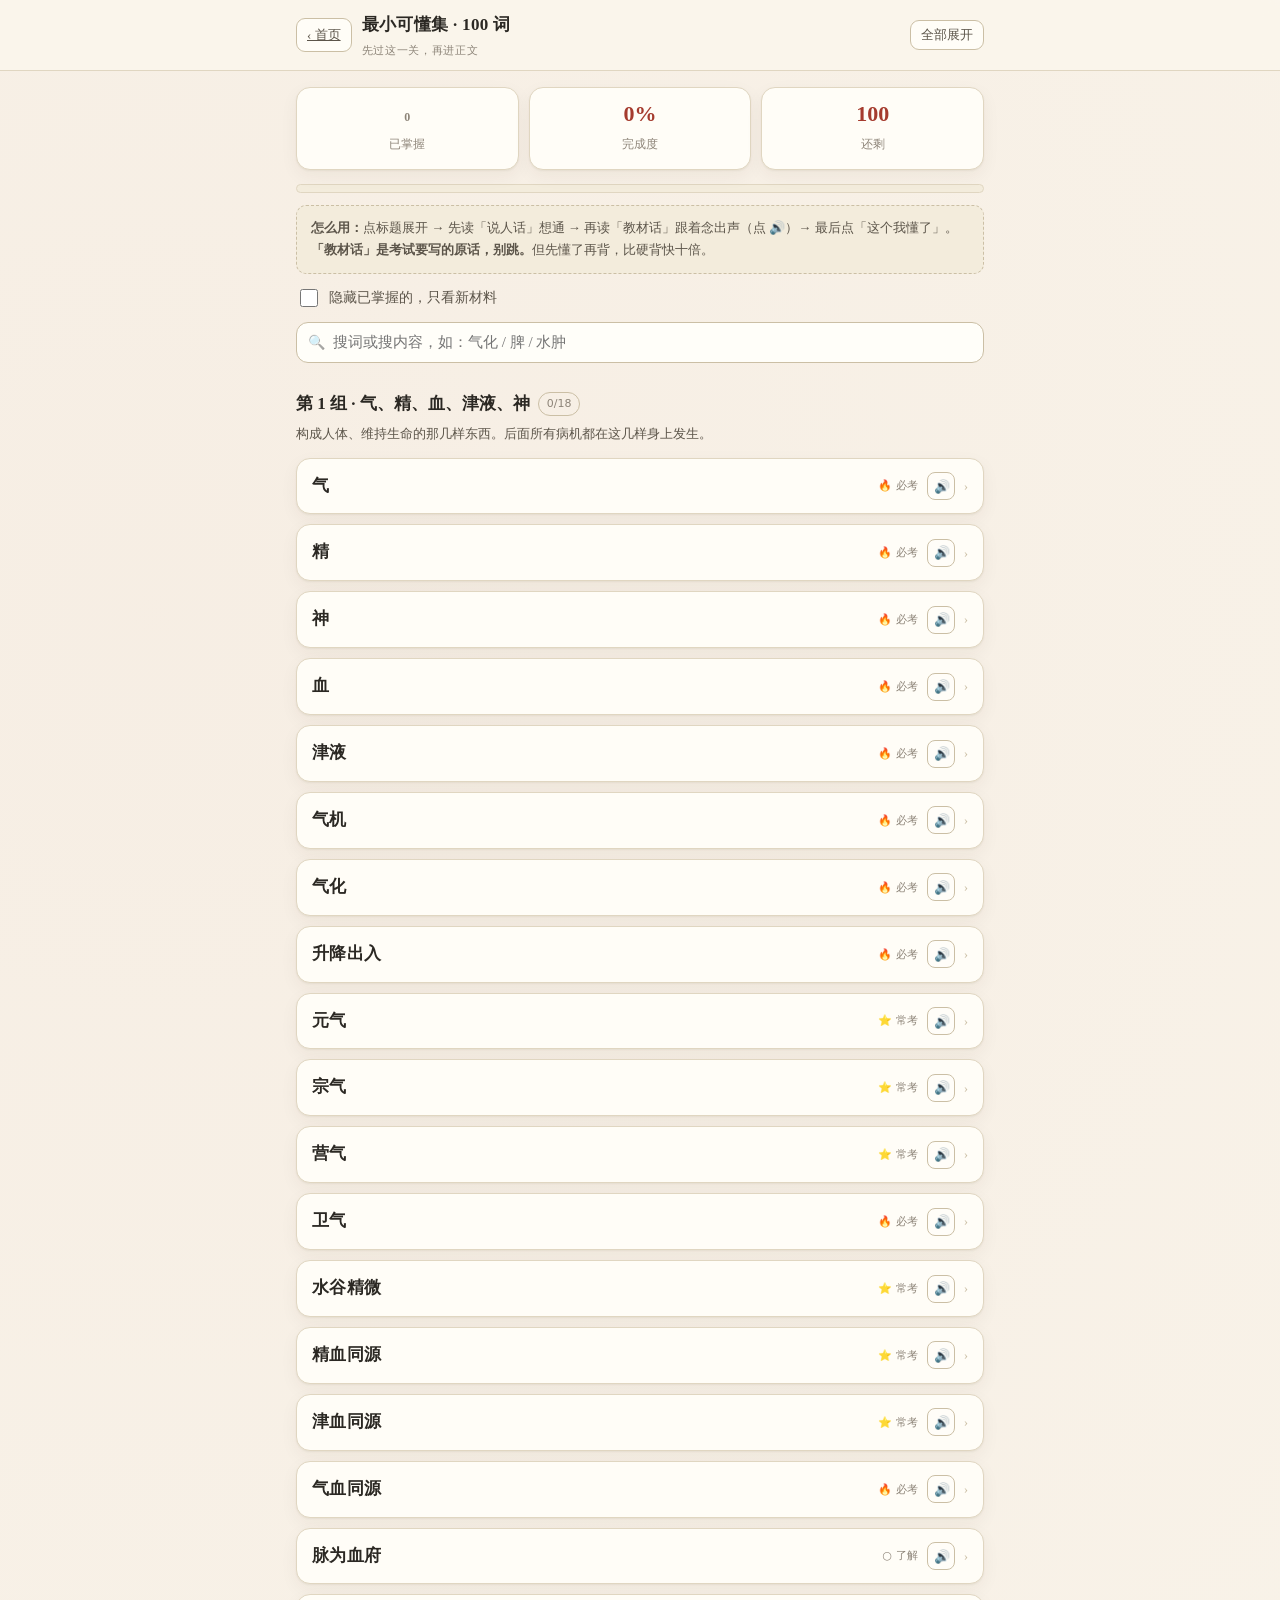
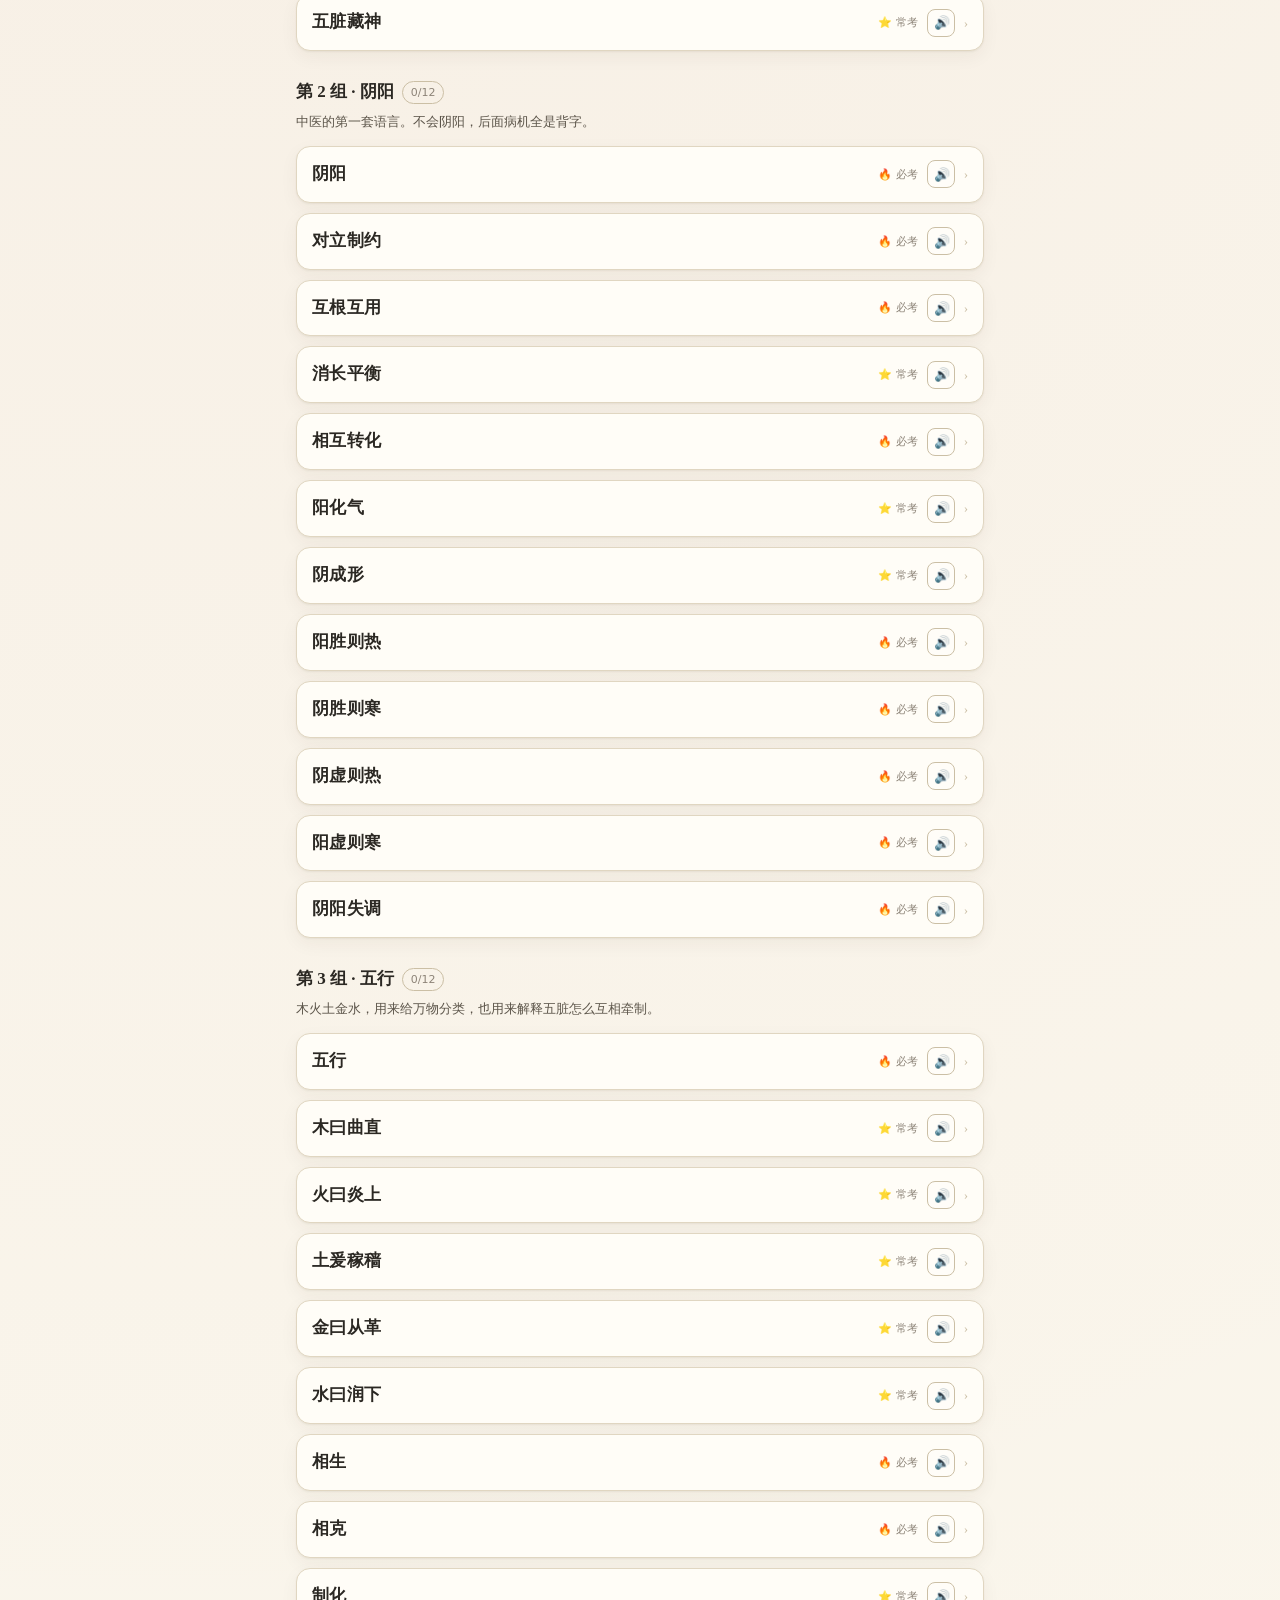
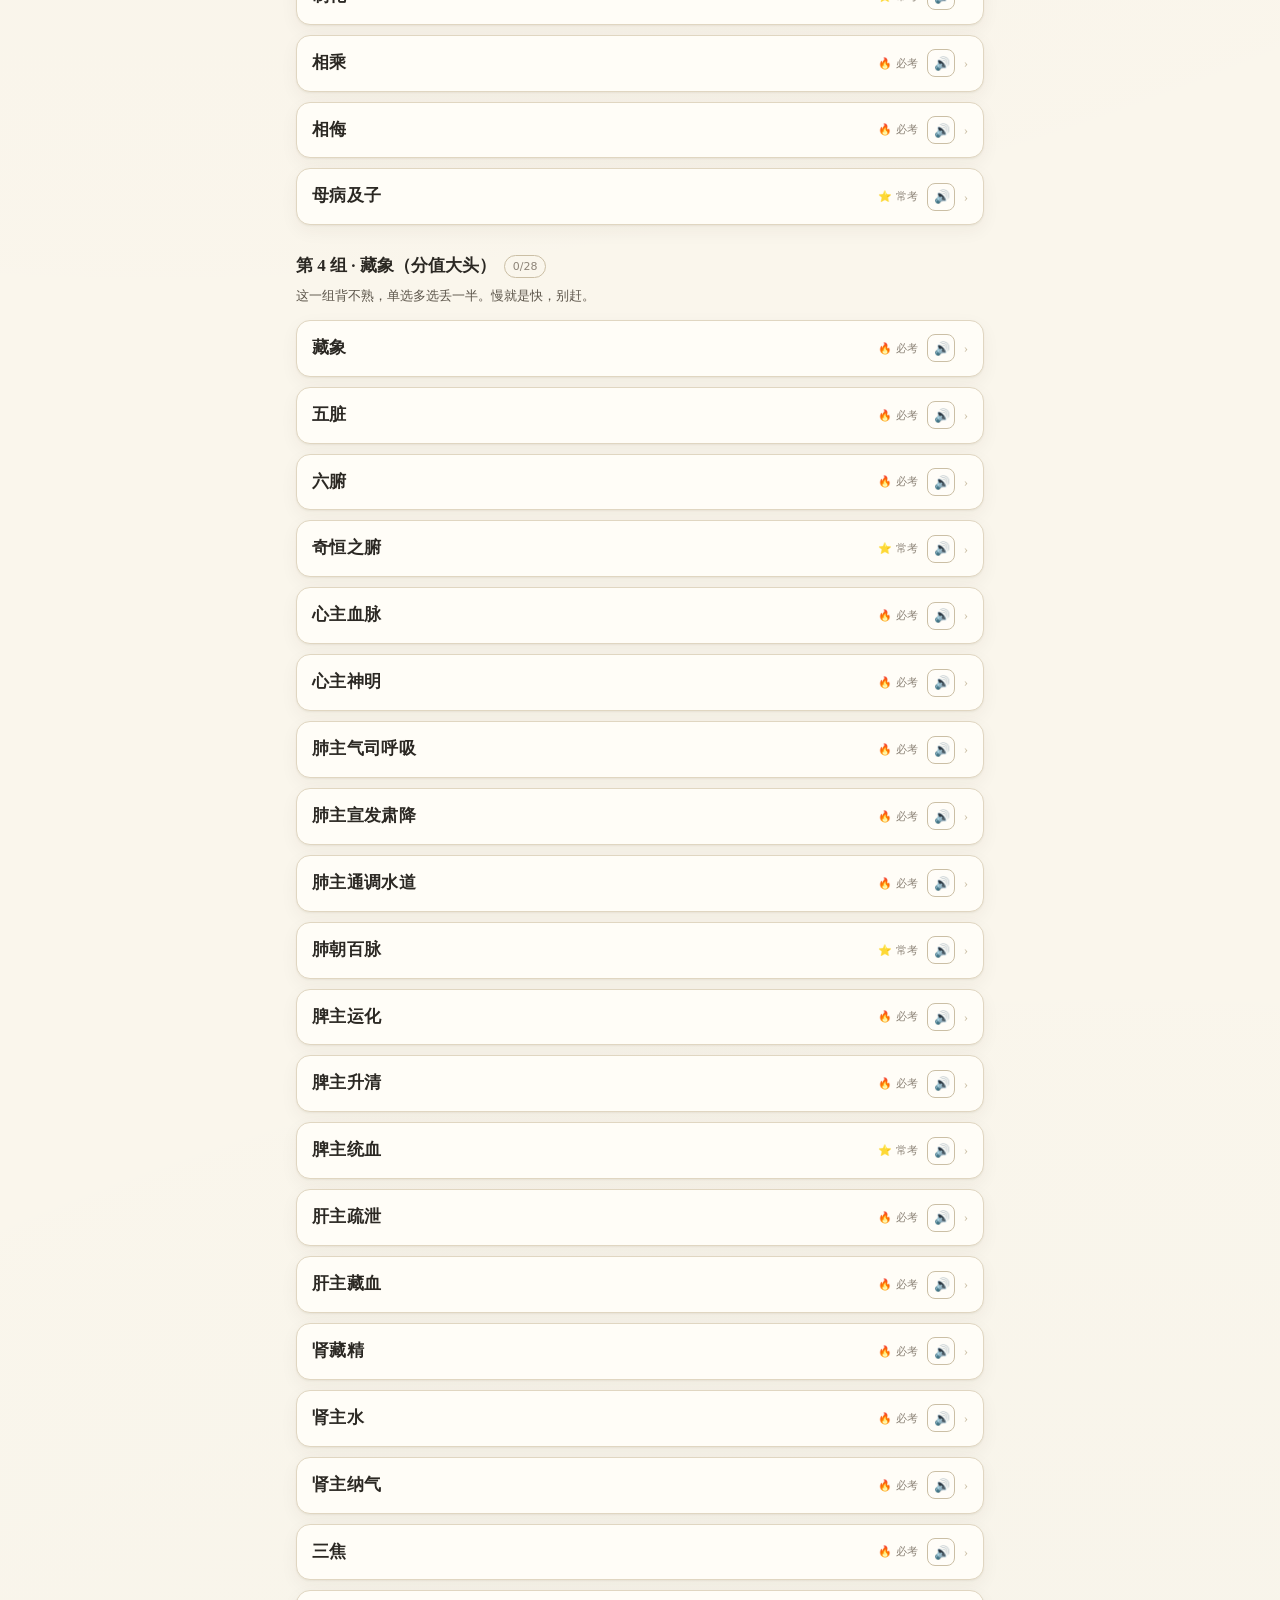
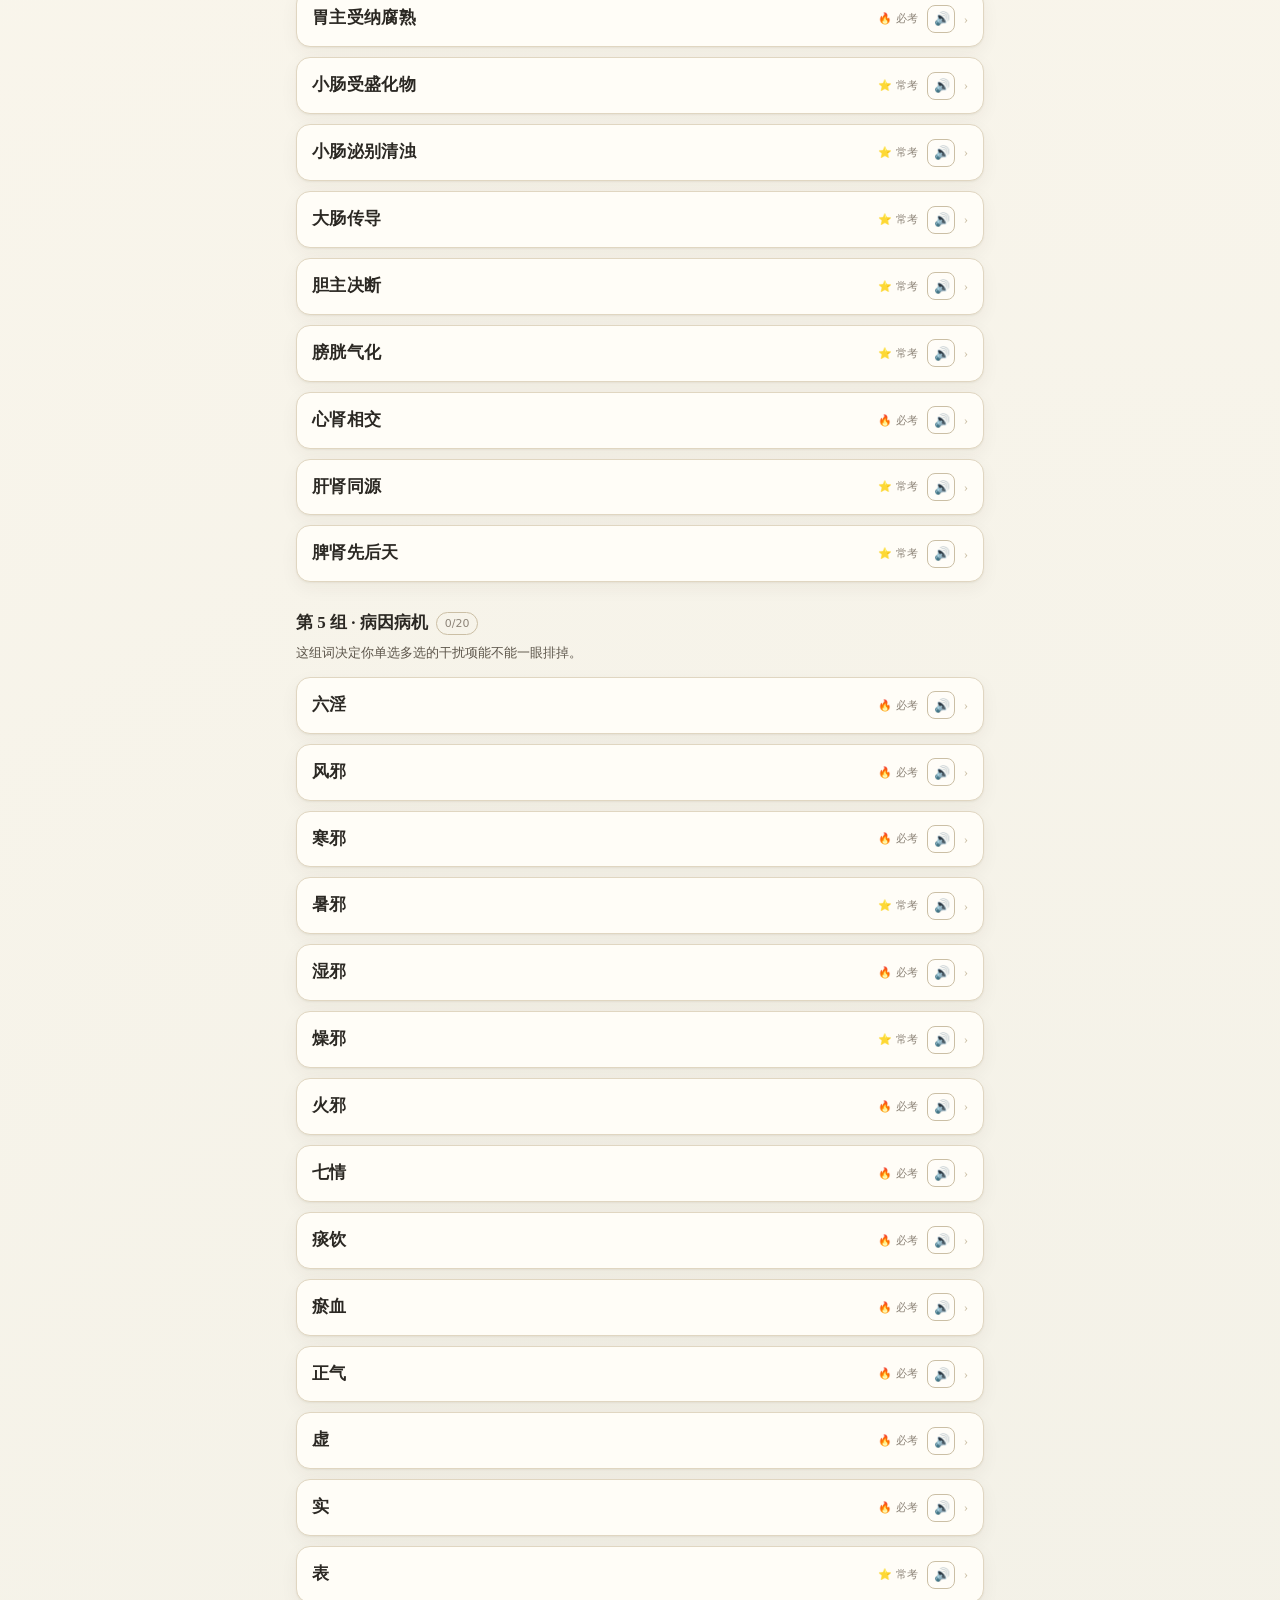
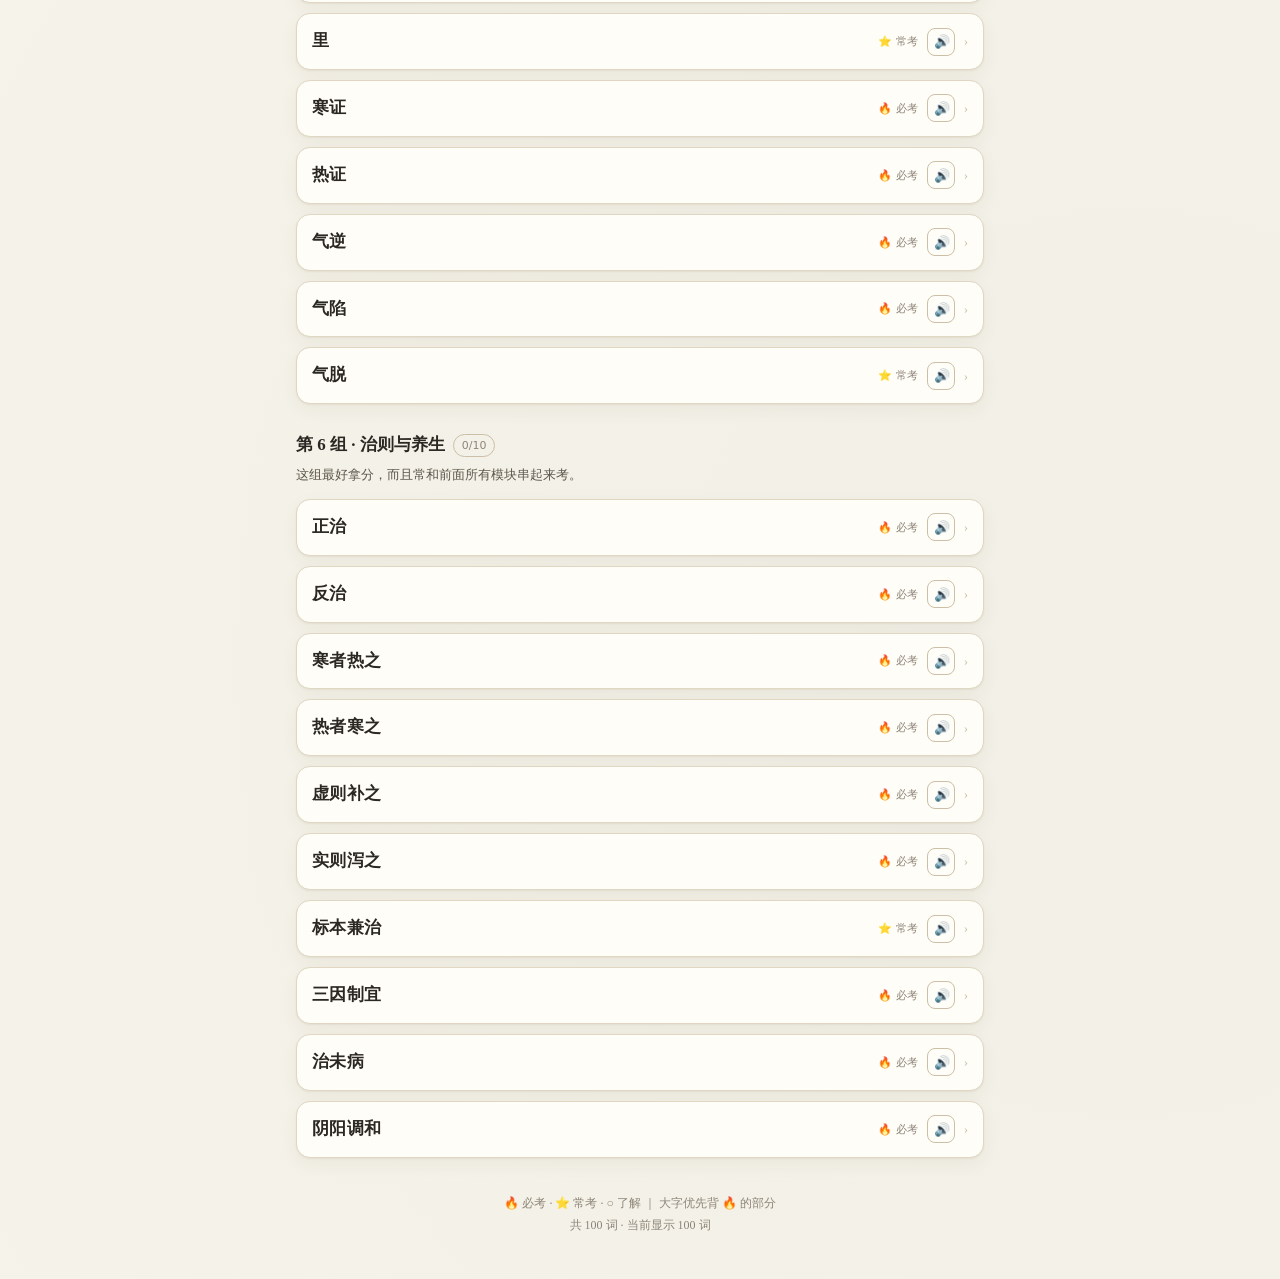
==== terms.html @ e2a3f874 "deploy: terms.html" ====
<!DOCTYPE html>
<html lang="zh-CN">
<head>
<meta charset="utf-8">
<meta name="viewport" content="width=device-width, initial-scale=1.0, viewport-fit=cover">
<meta name="theme-color" content="#faf6ec">
<meta name="apple-mobile-web-app-capable" content="yes">
<meta name="apple-mobile-web-app-title" content="最小可懂集">
<title>最小可懂集 · 100 词 · 中医基础</title>
<link rel="icon" type="image/png" href="icon-192.png">
<link rel="apple-touch-icon" href="apple-touch-icon.png">
<link rel="manifest" href="manifest.webmanifest">
<link rel="stylesheet" href="styles.css">
</head>
<body>

<div class="top">
  <div class="top-in">
    <a class="tbtn" href="index.html">‹ 首页</a>
    <h1 id="ttl">最小可懂集 · 100 词<small id="sub">先过这一关，再进正文</small></h1>
    <button class="tbtn" id="btnOpenAll">全部展开</button>
  </div>
</div>

<div class="wrap">

  <div class="stat-row" style="margin-top:16px">
    <div class="stat"><b><span data-prog="done">0</span></b><span>已掌握</span></div>
    <div class="stat"><b data-prog="pct">0%</b><span>完成度</span></div>
    <div class="stat"><b id="stLeft">0</b><span>还剩</span></div>
  </div>
  <div class="bar"><i data-prog="bar"></i></div>

  <div class="note">
    <b>怎么用：</b>点标题展开 → 先读「说人话」想通 → 再读「教材话」跟着念出声（点 🔊）→ 最后点「这个我懂了」。<br>
    <b>「教材话」是考试要写的原话，别跳。</b>但先懂了再背，比硬背快十倍。
  </div>

  <div class="sw" style="margin:10px 0 0">
    <input type="checkbox" id="hideDone"><label for="hideDone">隐藏已掌握的，只看新材料</label>
  </div>

  <div class="searchbox">
    <input id="q" type="search" placeholder="搜词或搜内容，如：气化 / 脾 / 水肿" autocomplete="off">
  </div>

  <div id="body"></div>

  <div class="foot">
    🔥 必考 · ⭐ 常考 · ○ 了解 ｜ 大字优先背 🔥 的部分<br>
    <span id="cntLine"></span>
  </div>
</div>

<script src="data/data-terms.js"></script>
<script src="app.js"></script>
<script>
(function(){
  var T = window.TCM;
  T.checkin();

  var L = T.learned();
  var hideDone = false;
  var q = '';

  function render(){
    var body = document.getElementById('body');
    body.innerHTML = '';
    var shown = 0, total = 0;

    TERMS_DATA.groups.forEach(function(g){
      var gWrap = document.createElement('div');
      gWrap.className = 'grp';
      gWrap.id = g.id;

      var hitTerms = g.terms.filter(function(t){
        total++;
        if (hideDone && L[t.w]) return false;
        if (!q) return true;
        var hay = (t.w + ' ' + t.say + ' ' + t.book + ' ' + t.use).toLowerCase();
        return hay.indexOf(q) >= 0;
      });
      if (!hitTerms.length) return;

      var h = document.createElement('h3');
      var done = g.terms.filter(function(t){ return L[t.w]; }).length;
      h.innerHTML = T.esc(g.title) + '<span class="cnt">' + done + '/' + g.terms.length + '</span>';
      gWrap.appendChild(h);

      var p = document.createElement('p');
      p.textContent = g.sub;
      gWrap.appendChild(p);

      hitTerms.forEach(function(t){
        shown++;
        gWrap.appendChild(makeTerm(t));
      });
      body.appendChild(gWrap);
    });

    if (!shown){
      body.innerHTML = '<div class="note" style="margin-top:20px">没有匹配的词，换个关键词试试。</div>';
    }
    document.getElementById('cntLine').textContent = '共 ' + TERMS_DATA.groups.reduce(function(a,g){return a+g.terms.length;},0) + ' 词 · 当前显示 ' + shown + ' 词';
    refreshStats();
  }

  function makeTerm(t){
    var d = document.createElement('div');
    d.className = 'term';
    if (L[t.w]) d.classList.add('done-term');

    var hd = document.createElement('div');
    hd.className = 'th';
    hd.innerHTML =
      '<span class="w">' + T.esc(t.w) + '</span>' +
      '<span class="lv">' + T.lvMark(t.lv) + '</span>' +
      '<button class="spk" title="朗读">🔊</button>' +
      '<span class="cue">›</span>';
    d.appendChild(hd);

    var tb = document.createElement('div');
    tb.className = 'tb';
    tb.innerHTML =
      '<div class="ln say"><span class="k">说人话</span><span class="v">' + T.esc(t.say) + '</span></div>' +
      '<div class="ln book"><span class="k">教材话</span><span class="v">' + T.esc(t.book) + '</span></div>' +
      '<div class="ln use"><span class="k">出现在</span><span class="v">' + T.esc(t.use) + '</span></div>' +
      '<div class="done"></div>';
    d.appendChild(tb);

    var bt = document.createElement('button');
    bt.className = 'bt-ok' + (L[t.w] ? ' on' : '');
    bt.textContent = L[t.w] ? '✅ 已掌握（点一下取消）' : '这个我懂了';
    bt.onclick = function(){
      var now = !L[t.w];
      T.markLearned(t.w, now);
      L = T.learned();
      bt.className = 'bt-ok' + (now ? ' on' : '');
      bt.textContent = now ? '✅ 已掌握（点一下取消）' : '这个我懂了';
      refreshStats();
    };
    tb.querySelector('.done').appendChild(bt);

    hd.onclick = function(e){
      if (e.target.classList.contains('spk')) return;
      d.classList.toggle('open');
    };
    hd.querySelector('.spk').onclick = function(e){
      e.stopPropagation();
      T.speak(t.w + '。' + t.say + '。教材上说：' + t.book, this);
    };
    return d;
  }

  function refreshStats(){
    var p = T.progress();
    T.renderProgress();
    document.getElementById('stLeft').textContent = Math.max(0, p.total - p.done);
  }

  /* 事件 */
  document.getElementById('q').oninput = function(){
    q = this.value.trim().toLowerCase();
    render();
  };
  document.getElementById('hideDone').onchange = function(){
    hideDone = this.checked;
    render();
  };
  var allOpen = false;
  document.getElementById('btnOpenAll').onclick = function(){
    allOpen = !allOpen;
    this.textContent = allOpen ? '全部收起' : '全部展开';
    var ts = document.querySelectorAll('.term');
    for (var i=0;i<ts.length;i++) ts[i].classList.toggle('open', allOpen);
  };

  render();

  /* 从首页带锚点进来：自动展开那一组第一个 */
  if (location.hash) {
    var el = document.querySelector(location.hash);
    if (el) setTimeout(function(){ el.scrollIntoView({behavior:'smooth',block:'start'}); }, 120);
  }
})();

if ('serviceWorker' in navigator && location.protocol.indexOf('http') === 0) {
  window.addEventListener('load', function () {
    navigator.serviceWorker.register('sw.js').catch(function () {});
  });
}
</script>
</body>
</html>
---- styles.css ----
/* ============================================================
 *  styles.css — 中医基础理论 · 0 基础备考站
 *  宣纸底 + 墨字 + 朱红点缀
 * ============================================================ */
:root{
  --paper:#faf6ec;
  --paper2:#f3ecdc;
  --card:#fffdf7;
  --ink:#2b2823;
  --ink2:#5c554a;
  --ink3:#8d8478;
  --zhu:#a53b2e;       /* 朱 */
  --zhu-l:#c9573f;
  --qing:#3c6e6a;      /* 青 */
  --jin:#b07d24;        /* 金（采分点） */
  --line:#e0d6c1;
  --line2:#cbbfa5;
  --ok:#2f7a52;
  --wtf:#b98a1a;
  --bad:#b4372b;
  --r:14px;
  --sh:0 1px 2px rgba(60,45,25,.06), 0 6px 18px rgba(60,45,25,.05);
}
*{box-sizing:border-box;-webkit-tap-highlight-color:transparent}
html{-webkit-text-size-adjust:100%}
body{
  margin:0;
  background:
    radial-gradient(circle at 12% 8%, rgba(165,59,46,.045), transparent 42%),
    radial-gradient(circle at 88% 92%, rgba(60,110,106,.045), transparent 42%),
    var(--paper);
  color:var(--ink);
  font-family:"Noto Serif SC","Songti SC","SimSun",Georgia,serif;
  font-size:16px;
  line-height:1.75;
  padding-bottom:32px;
}
.wrap{max-width:720px;margin:0 auto;padding:0 16px}

/* ---------- 顶栏 ---------- */
.top{
  position:sticky;top:0;z-index:20;
  background:rgba(250,246,236,.93);
  backdrop-filter:saturate(140%) blur(8px);
  border-bottom:1px solid var(--line);
}
.top-in{
  max-width:720px;margin:0 auto;padding:10px 16px;
  display:flex;align-items:center;gap:10px;
}
.top h1{margin:0;font-size:17px;font-weight:700;letter-spacing:.02em;flex:1 1 auto;min-width:0}
.top h1 small{display:block;font-size:11px;color:var(--ink3);font-weight:400;letter-spacing:.06em;margin-top:1px}
.tbtn{
  border:1px solid var(--line2);background:var(--card);color:var(--ink2);
  border-radius:9px;padding:5px 10px;font-size:13px;font-family:inherit;
  cursor:pointer;white-space:nowrap
}
.tbtn:active{transform:scale(.97)}

/* ---------- 页头 ---------- */
.hd{padding:22px 0 8px}
.hd h2{margin:0 0 6px;font-size:22px;letter-spacing:.01em}
.hd p{margin:0;color:var(--ink2);font-size:14px}
.rule{height:1px;background:linear-gradient(90deg,var(--line2),transparent);margin:14px 0 18px}

/* ---------- 进度 / 打卡 ---------- */
.stat-row{display:flex;gap:10px;flex-wrap:wrap;margin:14px 0}
.stat{
  flex:1 1 0;min-width:96px;background:var(--card);border:1px solid var(--line);
  border-radius:var(--r);padding:12px 10px;text-align:center;box-shadow:var(--sh)
}
.stat b{display:block;font-size:22px;color:var(--zhu);line-height:1.3;font-variant-numeric:tabular-nums}
.stat span{font-size:12px;color:var(--ink3)}
.bar{height:9px;background:var(--paper2);border-radius:99px;overflow:hidden;border:1px solid var(--line)}
.bar > i{display:block;height:100%;width:0;background:linear-gradient(90deg,var(--zhu),var(--zhu-l));transition:width .45s ease}

/* ---------- 今日任务 ---------- */
.today{
  background:var(--card);border:1px solid var(--line);border-radius:18px;
  padding:18px;box-shadow:var(--sh);margin:16px 0
}
.today .day{font-size:12px;color:var(--ink3);letter-spacing:.14em}
.today .steps{margin:12px 0 16px;padding:0;list-style:none}
.today .steps li{
  display:flex;gap:10px;align-items:baseline;padding:7px 0;
  border-bottom:1px dashed var(--line);font-size:15px
}
.today .steps li:last-child{border-bottom:0}
.today .steps .n{
  flex:0 0 auto;width:20px;height:20px;border-radius:50%;
  background:var(--zhu);color:#fff;font-size:11px;display:grid;place-items:center;
  font-family:system-ui,sans-serif;position:relative;top:3px
}
.today .steps .t{flex:1 1 auto}
.today .steps .m{color:var(--ink3);font-size:12px;white-space:nowrap}

/* ---------- 入口卡 ---------- */
.entries{display:grid;gap:10px;margin:16px 0}
.entry{
  display:flex;align-items:center;gap:13px;text-decoration:none;color:inherit;
  background:var(--card);border:1px solid var(--line);border-radius:var(--r);
  padding:14px 15px;box-shadow:var(--sh);transition:transform .12s ease,border-color .12s
}
.entry:active{transform:scale(.985);border-color:var(--line2)}
.entry .ico{
  flex:0 0 auto;width:40px;height:40px;border-radius:11px;
  background:linear-gradient(145deg,#f7eeDD,#efe3cb);
  display:grid;place-items:center;font-size:19px;border:1px solid var(--line)
}
.entry .txt{flex:1 1 auto;min-width:0}
.entry .txt strong{display:block;font-size:16px;font-weight:700}
.entry .txt span{display:block;font-size:12.5px;color:var(--ink3);line-height:1.5}
.entry .arrow{color:var(--line2);font-size:20px;flex:0 0 auto}
.entry.hot .ico{background:linear-gradient(145deg,#fbeee9,#f3ddd4);border-color:#e8cfc5}

/* ---------- 进度条（小组） ---------- */
.grp-prog{display:flex;gap:6px;margin:10px 0 0}
.grp-prog i{
  flex:1 1 0;height:5px;border-radius:99px;background:var(--paper2);
  border:1px solid var(--line);overflow:hidden
}
.grp-prog i > b{display:block;height:100%;width:0;background:var(--qing);border-radius:99px}

/* ---------- 词表 ---------- */
.grp{margin:26px 0 8px}
.grp > h3{
  margin:0 0 4px;font-size:17px;display:flex;align-items:center;gap:8px
}
.grp > h3 .cnt{
  font-size:11px;color:var(--ink3);font-family:system-ui,sans-serif;
  border:1px solid var(--line2);border-radius:99px;padding:1px 8px;font-weight:400
}
.grp > p{margin:0 0 12px;font-size:13px;color:var(--ink2)}

.term{
  background:var(--card);border:1px solid var(--line);border-radius:var(--r);
  margin:0 0 10px;box-shadow:var(--sh);overflow:hidden
}
.term > .th{
  display:flex;align-items:center;gap:9px;padding:13px 15px;cursor:pointer
}
.term .w{font-size:16.5px;font-weight:700;letter-spacing:.02em;flex:1 1 auto}
.term .lv{font-size:11px;font-family:system-ui,sans-serif;color:var(--ink3);white-space:nowrap}
.term .spk{
  flex:0 0 auto;border:1px solid var(--line2);background:#fffdf8;border-radius:8px;
  width:28px;height:28px;display:grid;place-items:center;font-size:13px;cursor:pointer
}
.term .cue{color:var(--line2);font-size:13px;transition:transform .18s;flex:0 0 auto}
.term.open .cue{transform:rotate(90deg)}
.term .tb{display:none;padding:0 15px 15px;border-top:1px dashed var(--line)}
.term.open .tb{display:block}
.ln{display:flex;gap:8px;padding:8px 0;border-bottom:1px dashed var(--line);font-size:14.5px}
.ln:last-child{border-bottom:0}
.ln .k{
  flex:0 0 auto;font-size:11px;color:#fff;background:var(--ink3);
  border-radius:6px;padding:1px 6px;height:19px;line-height:17px;
  font-family:system-ui,sans-serif;position:relative;top:4px;white-space:nowrap
}
.ln.say .k{background:var(--qing)}
.ln.book .k{background:var(--zhu)}
.ln.use .k{background:var(--jin)}
.ln.say .v{color:var(--ink2)}
.ln.book .v{color:var(--ink);font-weight:600}
.ln.use .v{color:var(--ink3);font-size:13.5px}
.term .done{display:flex;justify-content:flex-end;padding-top:10px}
.bt-ok{
  border:1px solid var(--line2);background:#fffdf8;color:var(--ink2);
  border-radius:9px;padding:6px 14px;font-size:13.5px;font-family:inherit;cursor:pointer
}
.bt-ok.on{background:var(--ok);border-color:var(--ok);color:#fff}

/* ---------- 默写台 ---------- */
.tabs{display:flex;gap:6px;margin:14px 0 0}
.tabs button{
  flex:1 1 0;border:1px solid var(--line2);background:var(--card);color:var(--ink2);
  padding:9px 4px;border-radius:10px;font-family:inherit;font-size:14px;cursor:pointer
}
.tabs button.on{background:var(--zhu);border-color:var(--zhu);color:#fff;font-weight:700}
.mj-q{
  background:var(--card);border:1px solid var(--line);border-radius:var(--r);
  padding:14px 16px;margin:14px 0;box-shadow:var(--sh)
}
.mj-q .qk{font-size:12px;color:var(--ink3);letter-spacing:.1em}
.mj-q .qt{font-size:20px;font-weight:700;margin-top:2px}
.ans-box{
  background:#fffef9;border:1px solid var(--line);border-radius:var(--r);
  padding:14px 16px;font-size:16px;line-height:2;letter-spacing:.01em
}
.ans-box mark{background:linear-gradient(transparent 58%,#f4e2a8 58%);padding:0 1px;color:inherit}
.ta{
  width:100%;min-height:112px;resize:vertical;font-family:inherit;font-size:16px;
  line-height:2;padding:12px 14px;border:1px solid var(--line2);border-radius:var(--r);
  background:#fffef9;color:var(--ink);margin-top:12px
}
.ta:focus{outline:none;border-color:var(--zhu);box-shadow:0 0 0 3px rgba(165,59,46,.1)}
.mj-acts{display:flex;gap:8px;margin-top:12px;flex-wrap:wrap}
.btn{
  border:1px solid var(--line2);background:var(--card);color:var(--ink);
  border-radius:10px;padding:10px 16px;font-family:inherit;font-size:15px;cursor:pointer
}
.btn.primary{background:var(--zhu);border-color:var(--zhu);color:#fff;font-weight:700}
.btn:active{transform:scale(.98)}
.diff{margin-top:12px;font-size:16px;line-height:2;letter-spacing:.01em}
.diff .c-ok{color:var(--ok)}
.diff .c-bad{color:#fff;background:var(--bad);border-radius:3px;padding:0 2px}
.diff .c-miss{color:var(--bad);border-bottom:2px solid var(--bad)}
.score{margin-top:10px;font-size:14px;color:var(--ink2)}
.score b{font-size:19px;color:var(--zhu)}
.verdict{
  margin-top:12px;padding:10px 14px;border-radius:10px;font-size:14px;
  border:1px solid var(--line);background:var(--paper2)
}
.verdict.good{border-color:#b6dfc7;background:#eaf6ef;color:#1f5f3e}
.verdict.mid{border-color:#ead9a8;background:#fbf4e0;color:#7a5a10}
.verdict.bad2{border-color:#eec4bd;background:#fbeeeb;color:#8c2c20}
.pts{display:flex;flex-wrap:wrap;gap:6px;margin-top:10px}
.pts span{
  font-size:12.5px;border:1px solid var(--line2);border-radius:99px;
  padding:2px 10px;background:#fffdf8;color:var(--ink2)
}

/* ---------- 路线表 ---------- */
.wk{
  border:1px solid var(--line);background:var(--card);border-radius:var(--r);
  padding:12px 14px;margin-bottom:9px;box-shadow:var(--sh)
}
.wk .r1{display:flex;align-items:center;gap:8px;margin-bottom:4px}
.wk .wkn{
  font-family:system-ui,sans-serif;font-size:11px;background:var(--paper2);
  border:1px solid var(--line2);border-radius:6px;padding:1px 7px;color:var(--ink2)
}
.wk .r1 strong{font-size:15.5px}
.wk .goal{font-size:13.5px;color:var(--ink2)}
.wk.big{border-color:#e8cfc5;background:linear-gradient(180deg,#fffaf7,var(--card))}
.wk.big .r1 strong{color:var(--zhu)}
.bad-list{counter-reset:b;list-style:none;padding:0;margin:10px 0}
.bad-list li{
  counter-increment:b;position:relative;padding:9px 0 9px 34px;
  border-bottom:1px dashed var(--line);font-size:15px
}
.bad-list li:last-child{border-bottom:0}
.bad-list li::before{
  content:counter(b);position:absolute;left:0;top:11px;
  width:22px;height:22px;border-radius:50%;background:var(--zhu);color:#fff;
  font-family:system-ui,sans-serif;font-size:12px;display:grid;place-items:center
}

/* ---------- 杂项 ---------- */
.foot{margin:34px 0 10px;text-align:center;font-size:12px;color:var(--ink3);line-height:1.9}
.foot a{color:var(--ink3)}
.note{
  font-size:13px;color:var(--ink2);background:var(--paper2);border:1px dashed var(--line2);
  border-radius:10px;padding:11px 14px;margin:12px 0
}
.sw{display:flex;align-items:center;gap:8px;font-size:13.5px;color:var(--ink2)}
.sw input{width:18px;height:18px;accent-color:var(--zhu)}
.searchbox{position:relative;margin:12px 0}
.searchbox input{
  width:100%;padding:11px 14px 11px 36px;border:1px solid var(--line2);border-radius:12px;
  background:#fffef9;font-family:inherit;font-size:15px;color:var(--ink)
}
.searchbox input:focus{outline:none;border-color:var(--zhu)}
.searchbox::before{
  content:"🔍";position:absolute;left:12px;top:50%;transform:translateY(-50%);font-size:14px;opacity:.55
}
.hidden{display:none !important}
@media (max-width:400px){
  .stat b{font-size:19px}
  .today .steps li{font-size:14px}
  .ans-box,.diff{font-size:15px}
}
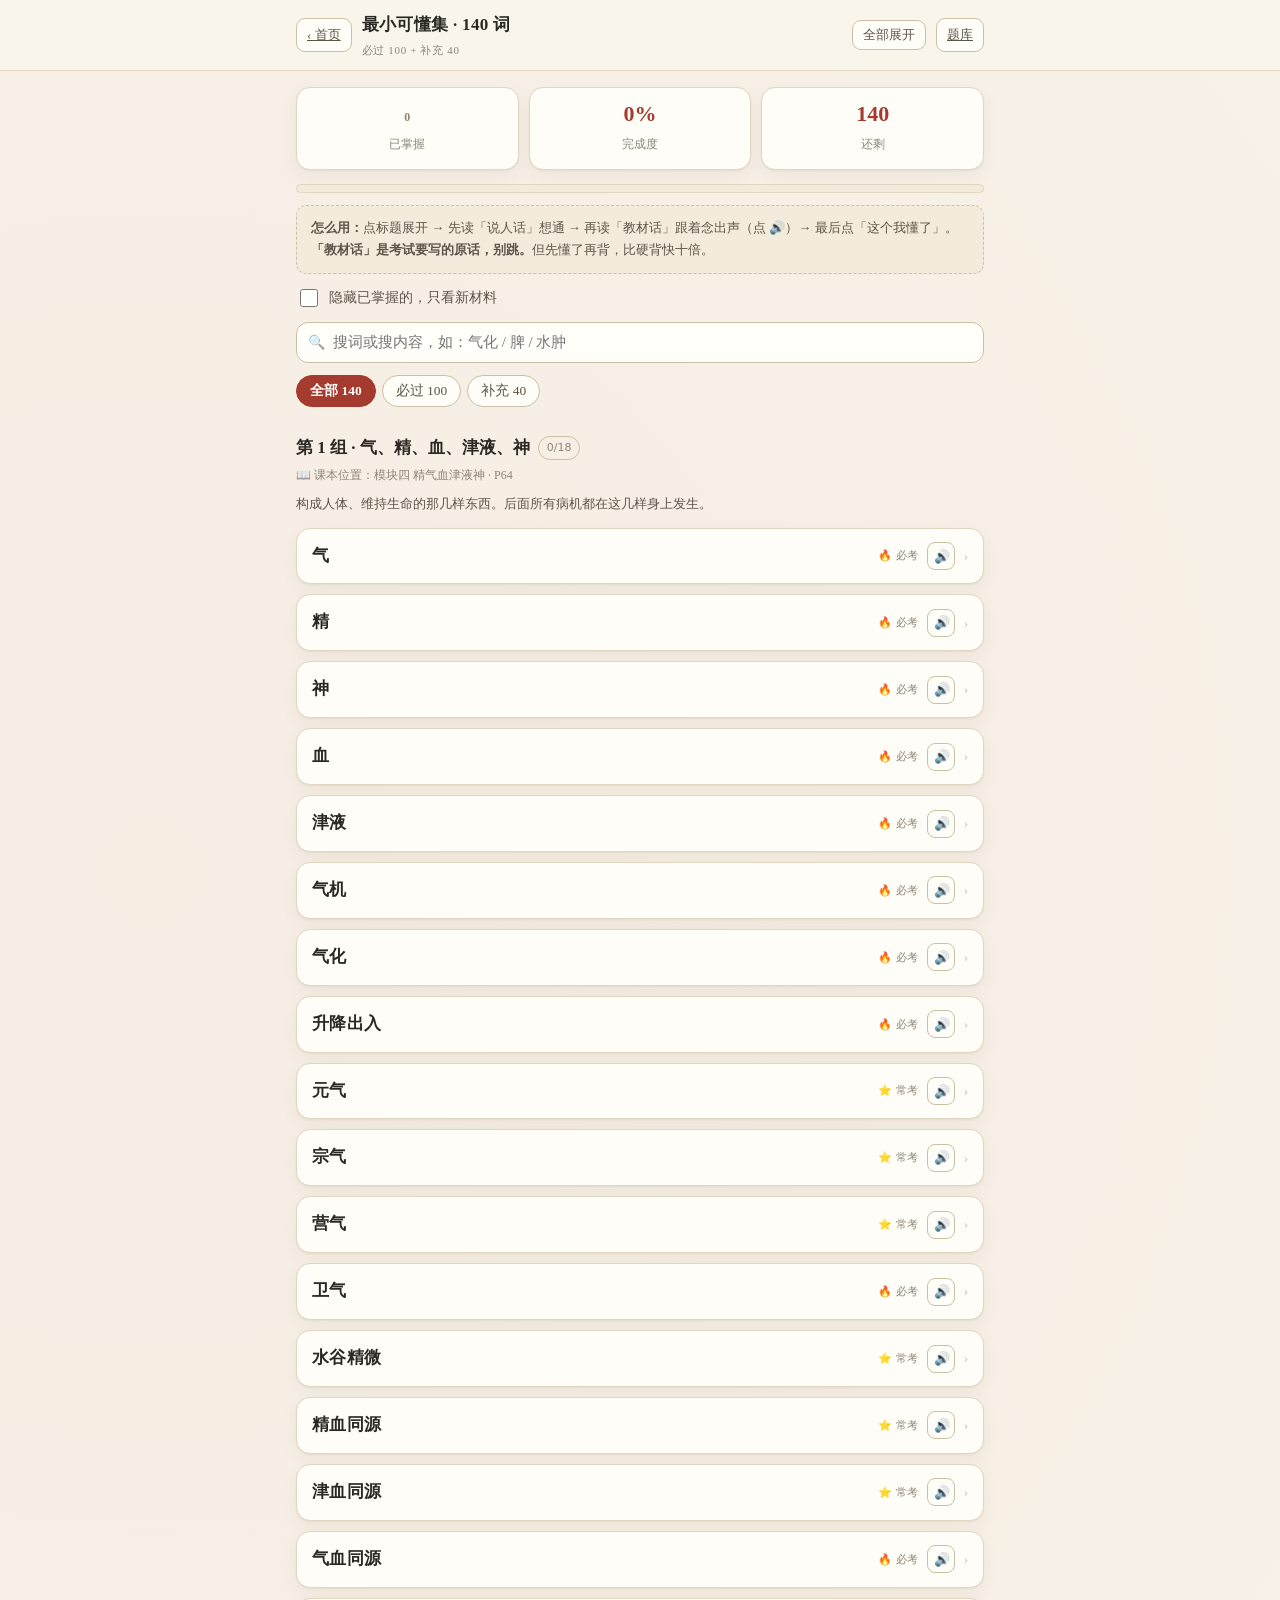
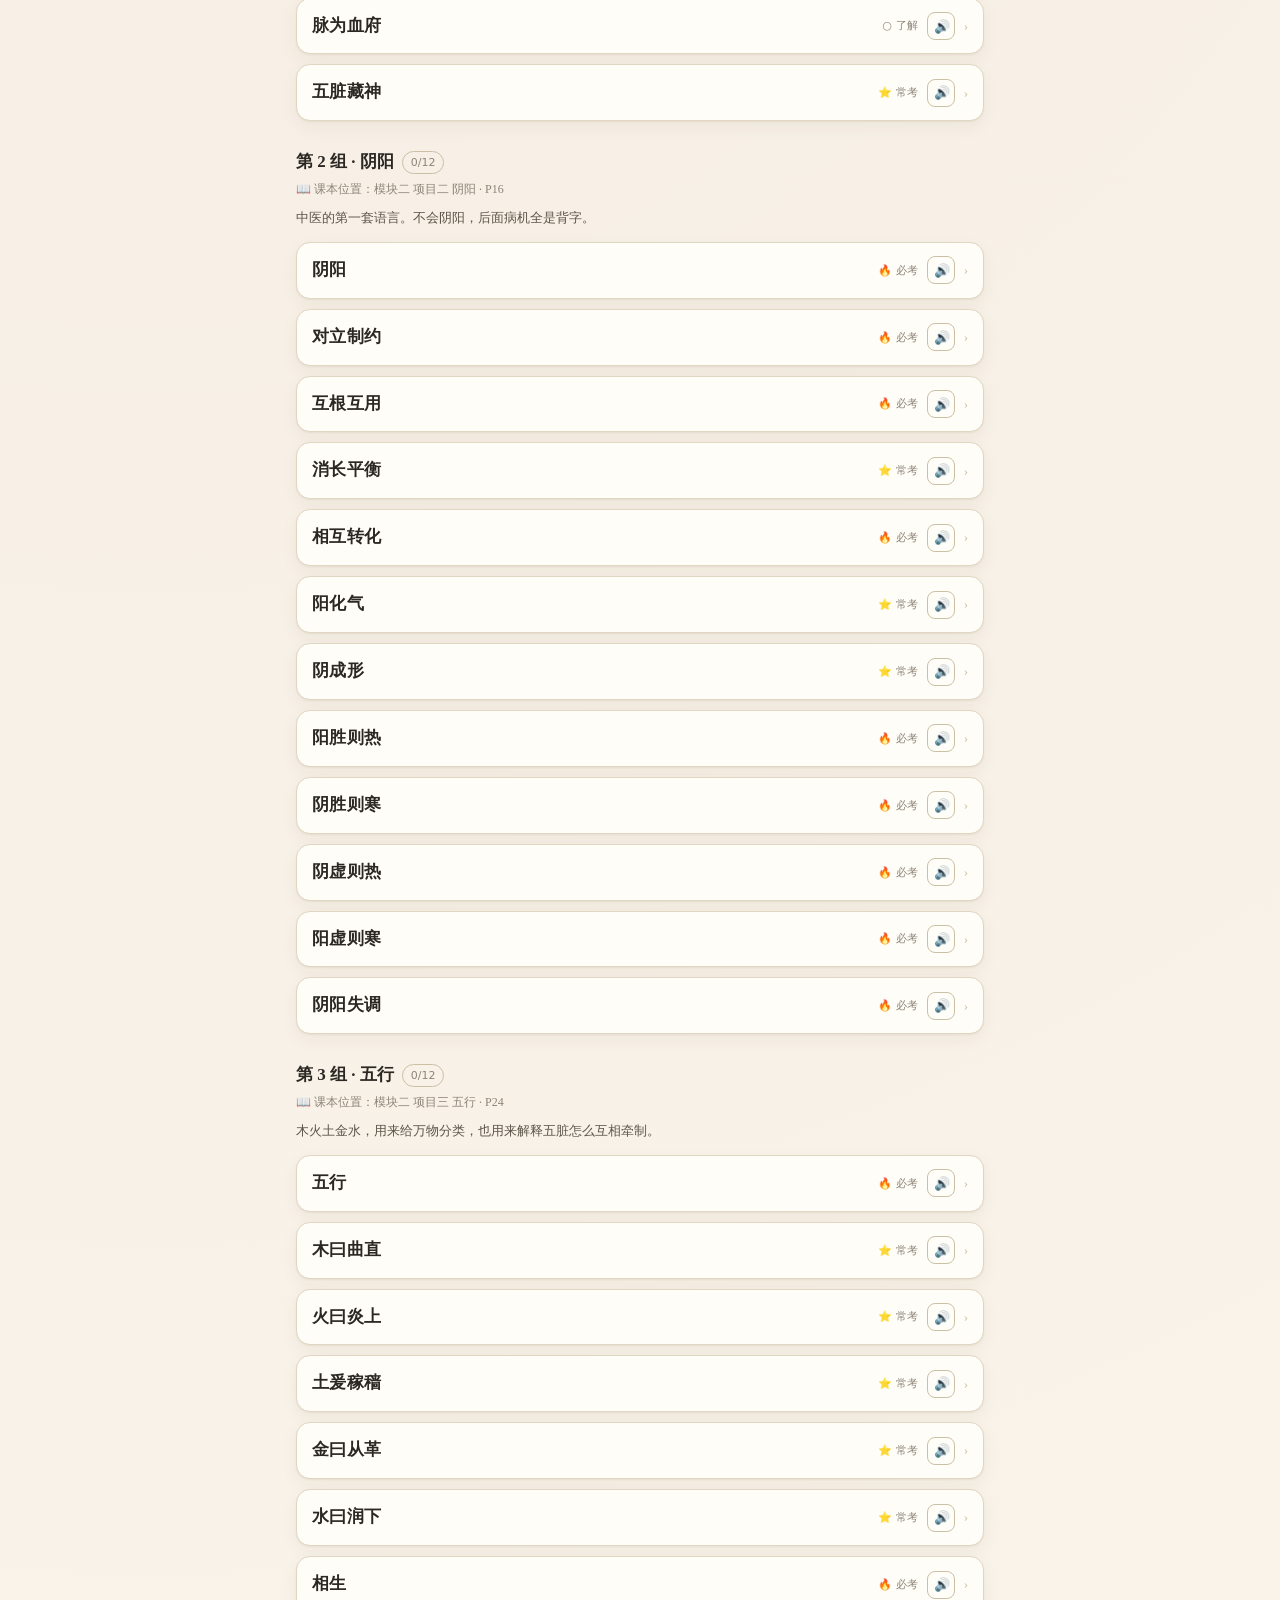
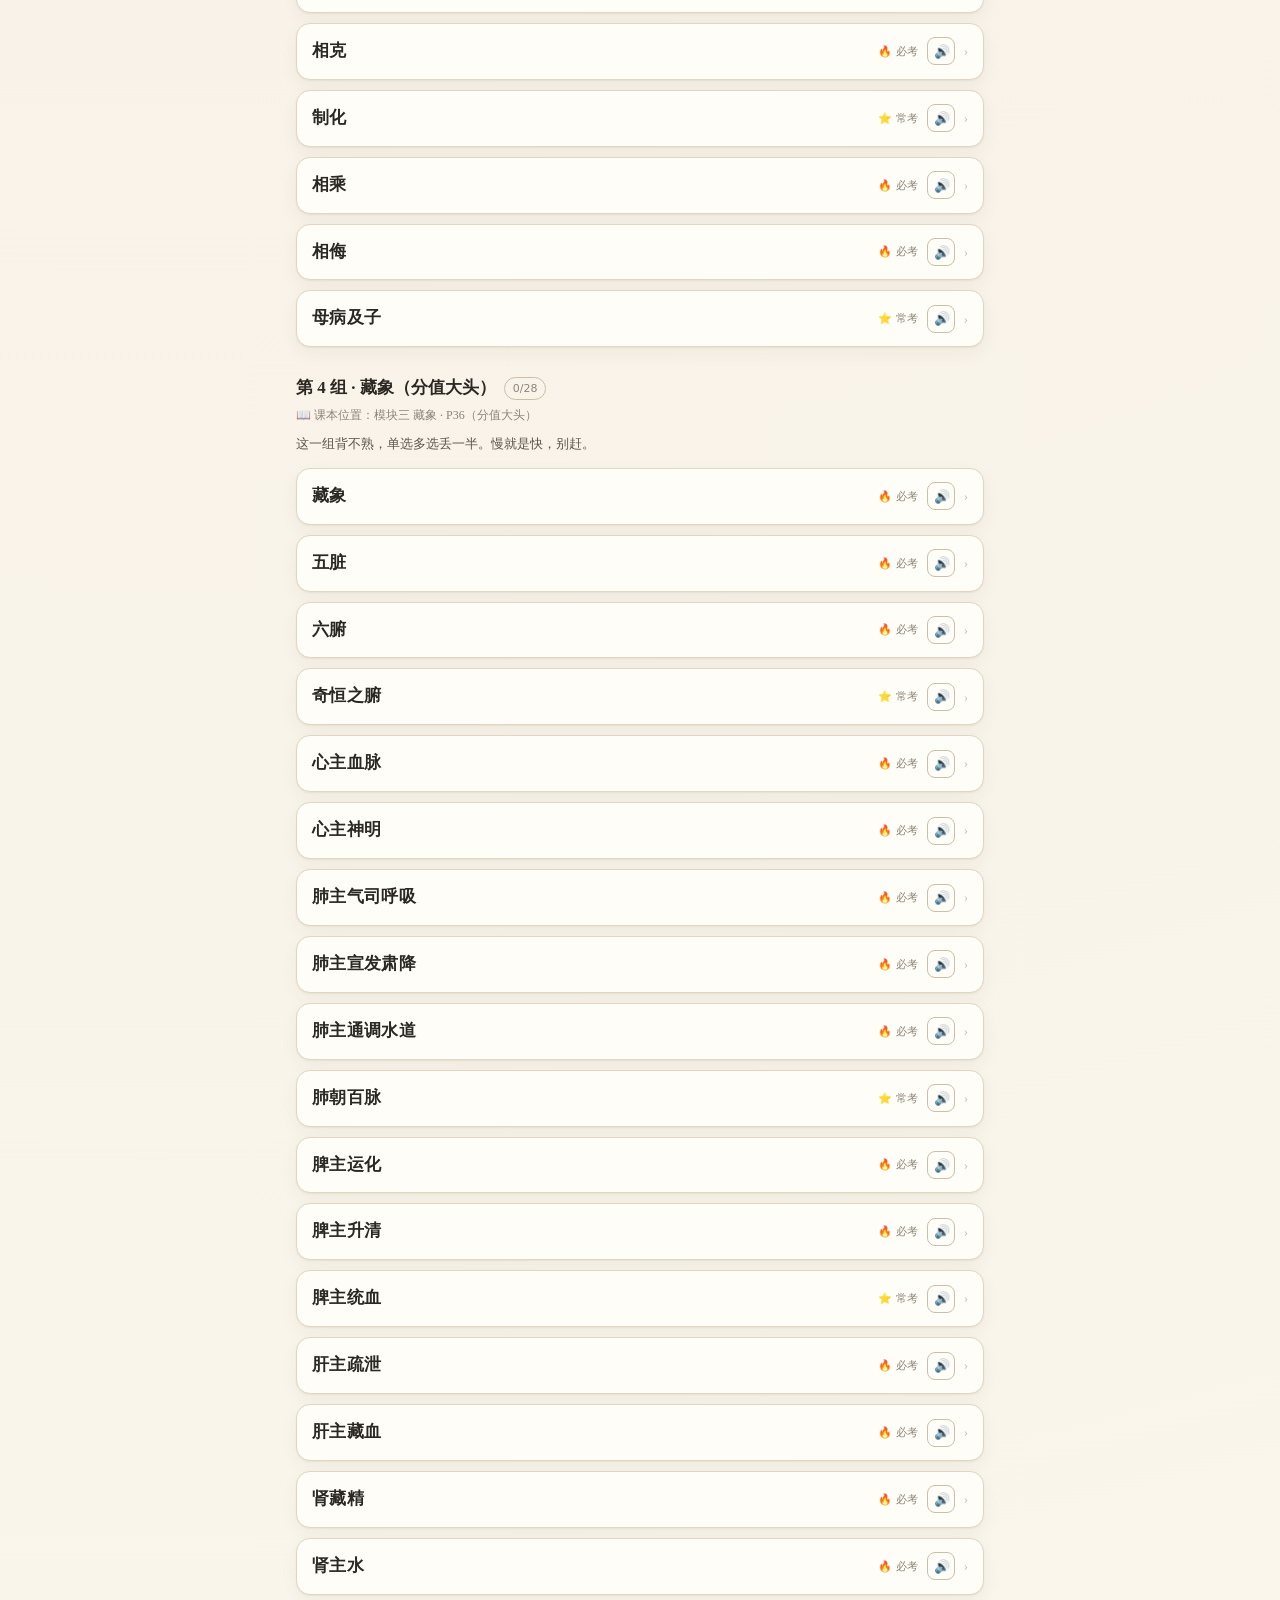
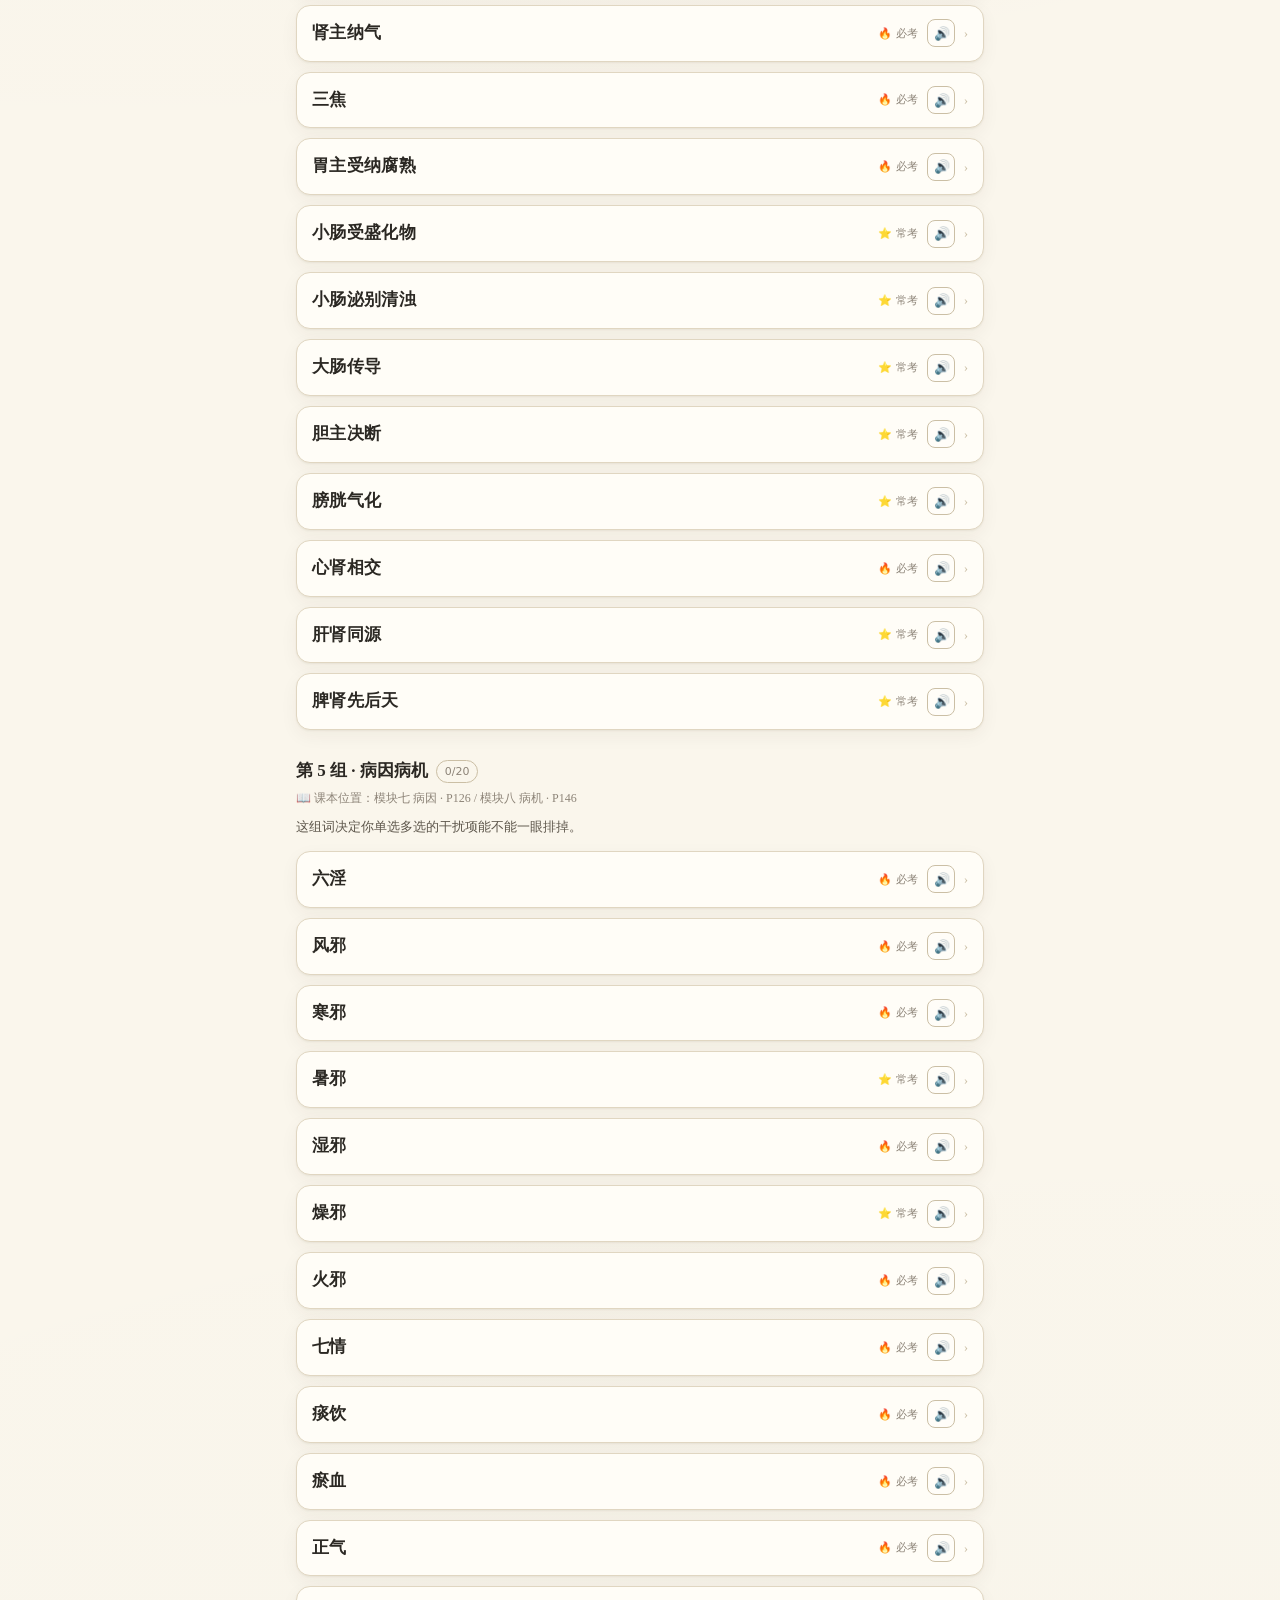
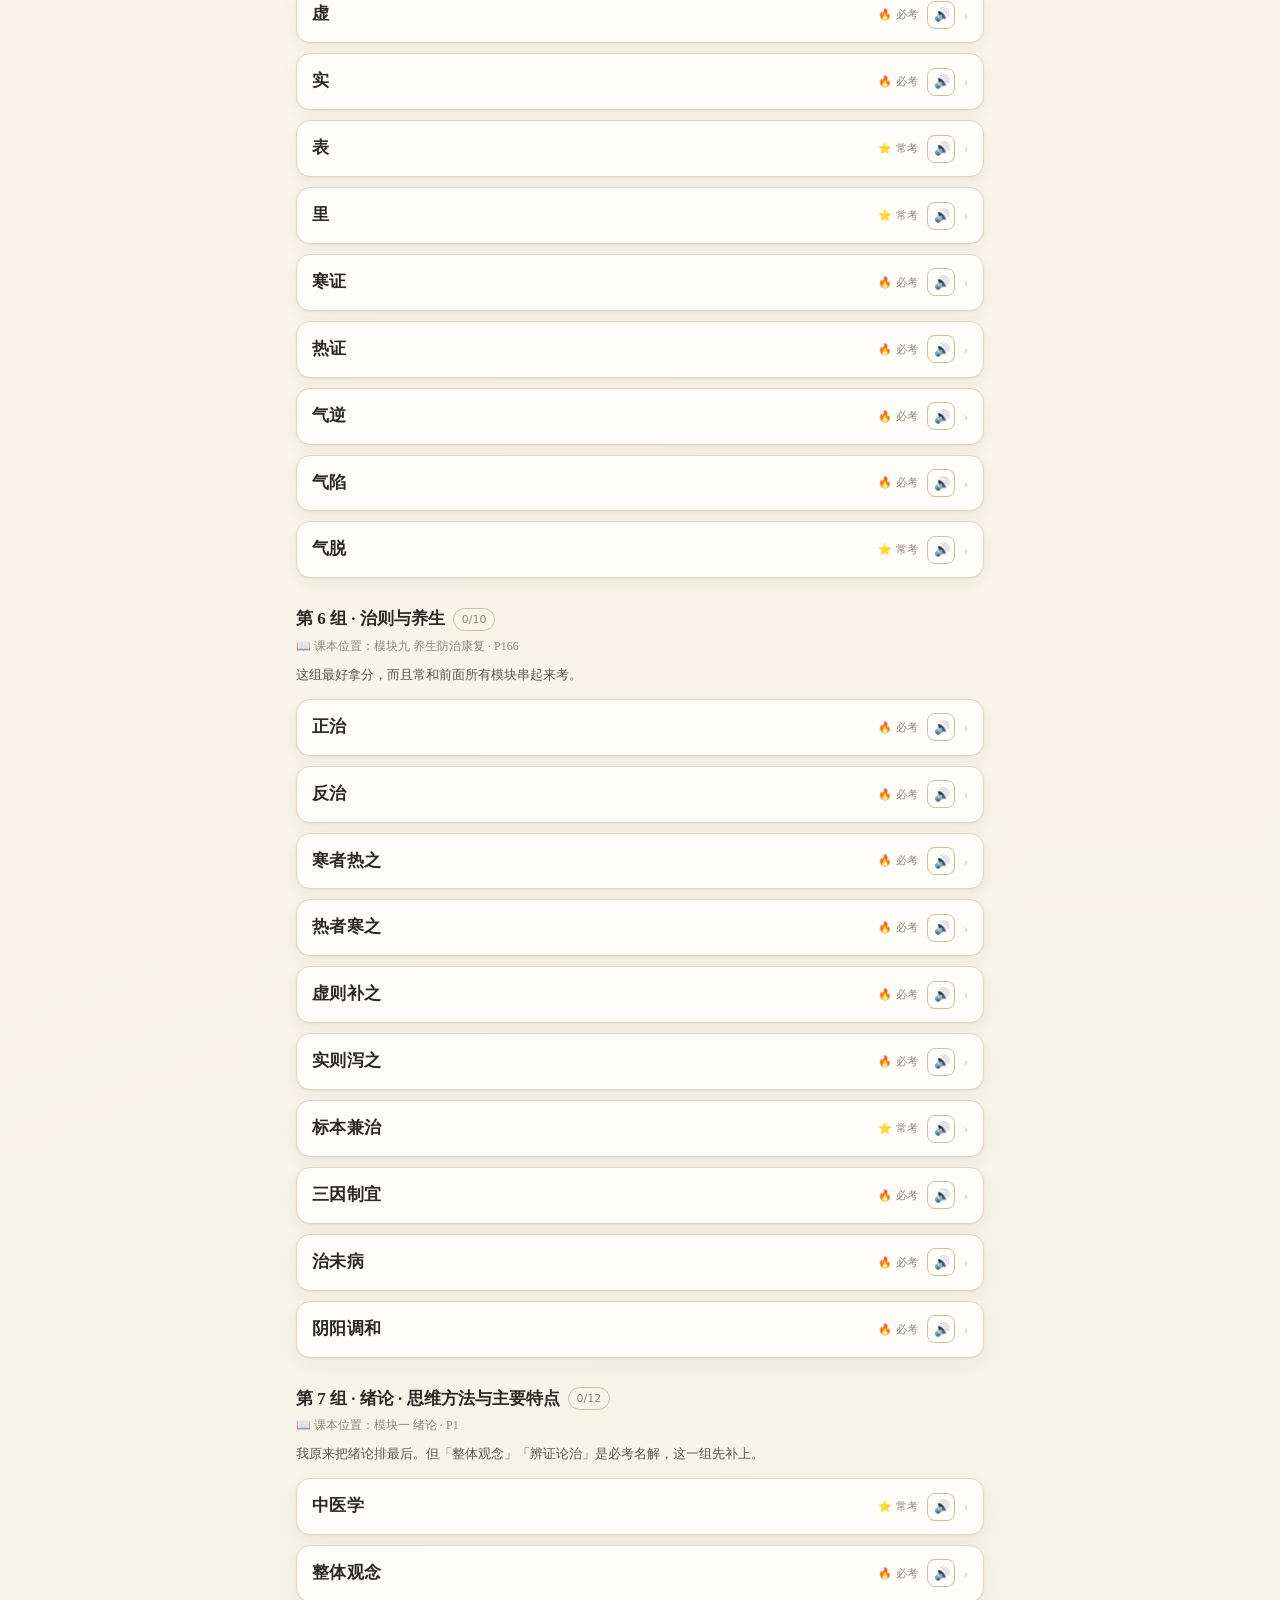
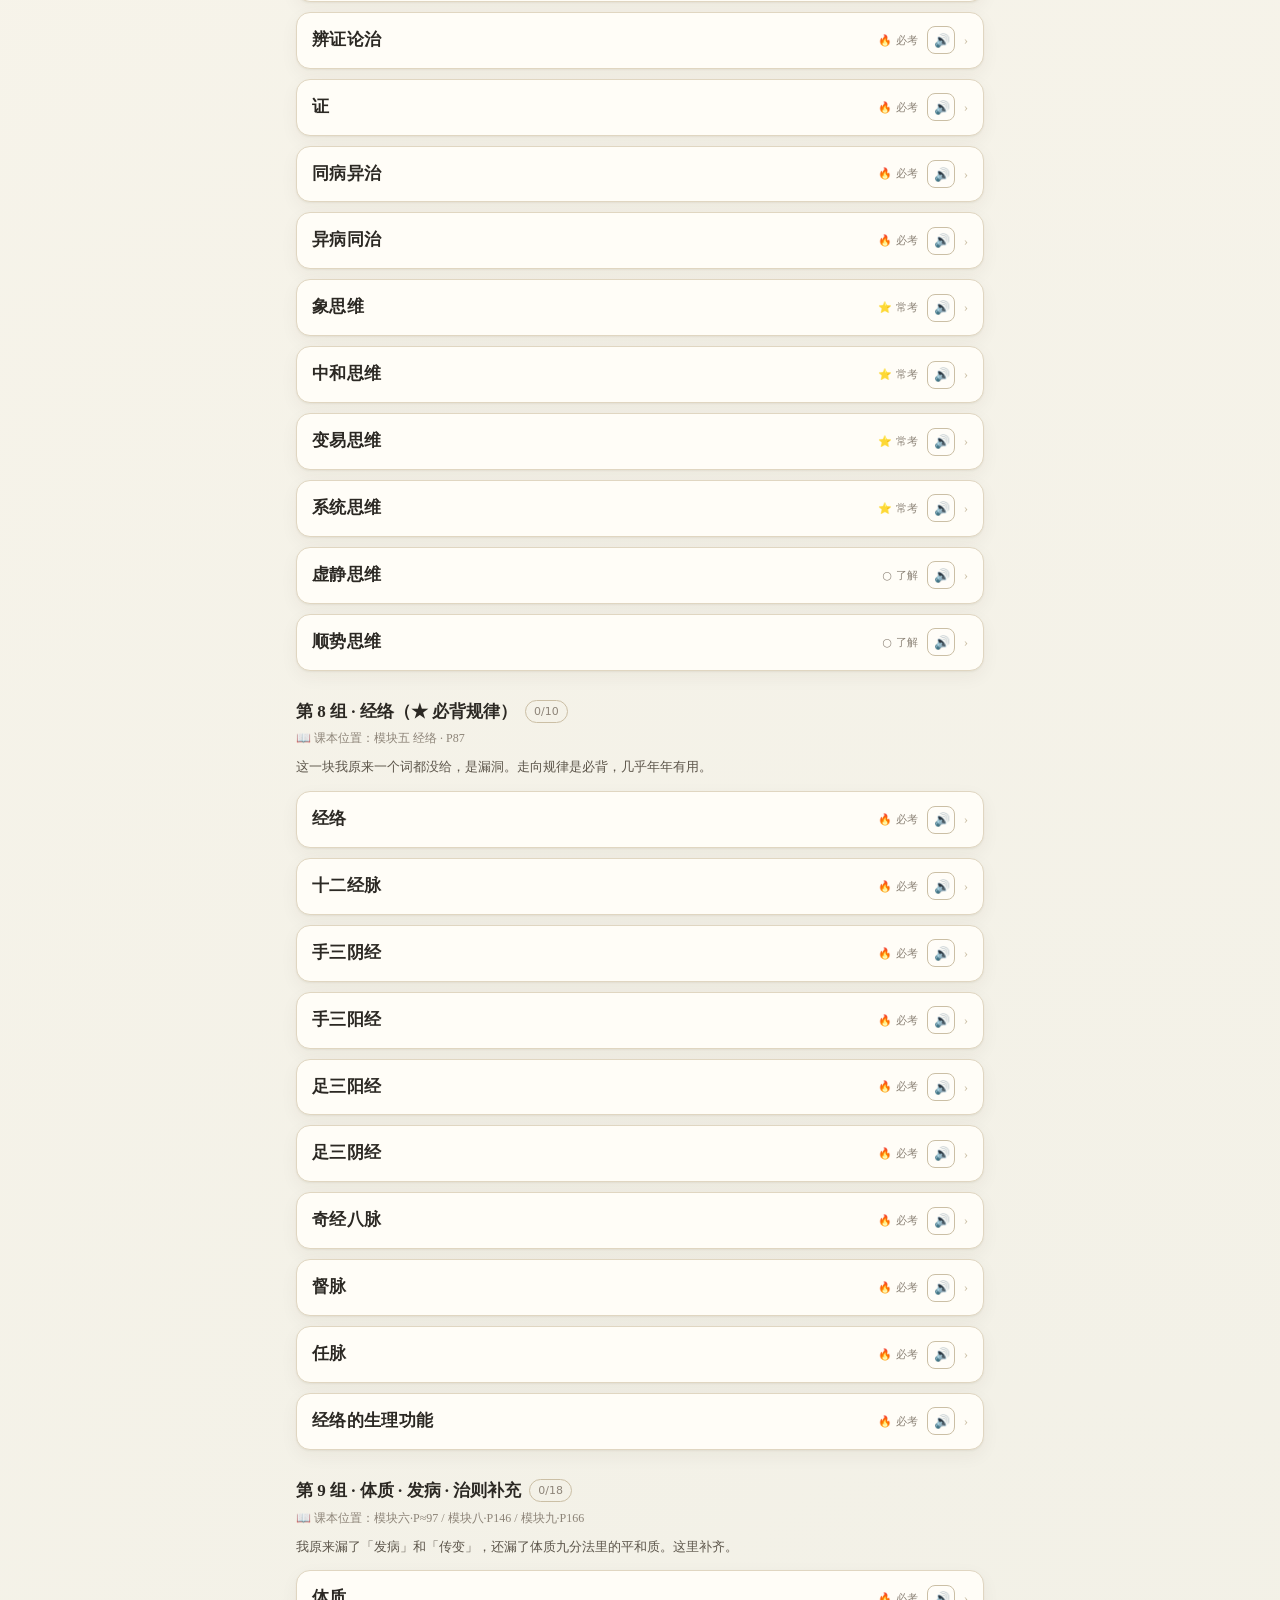
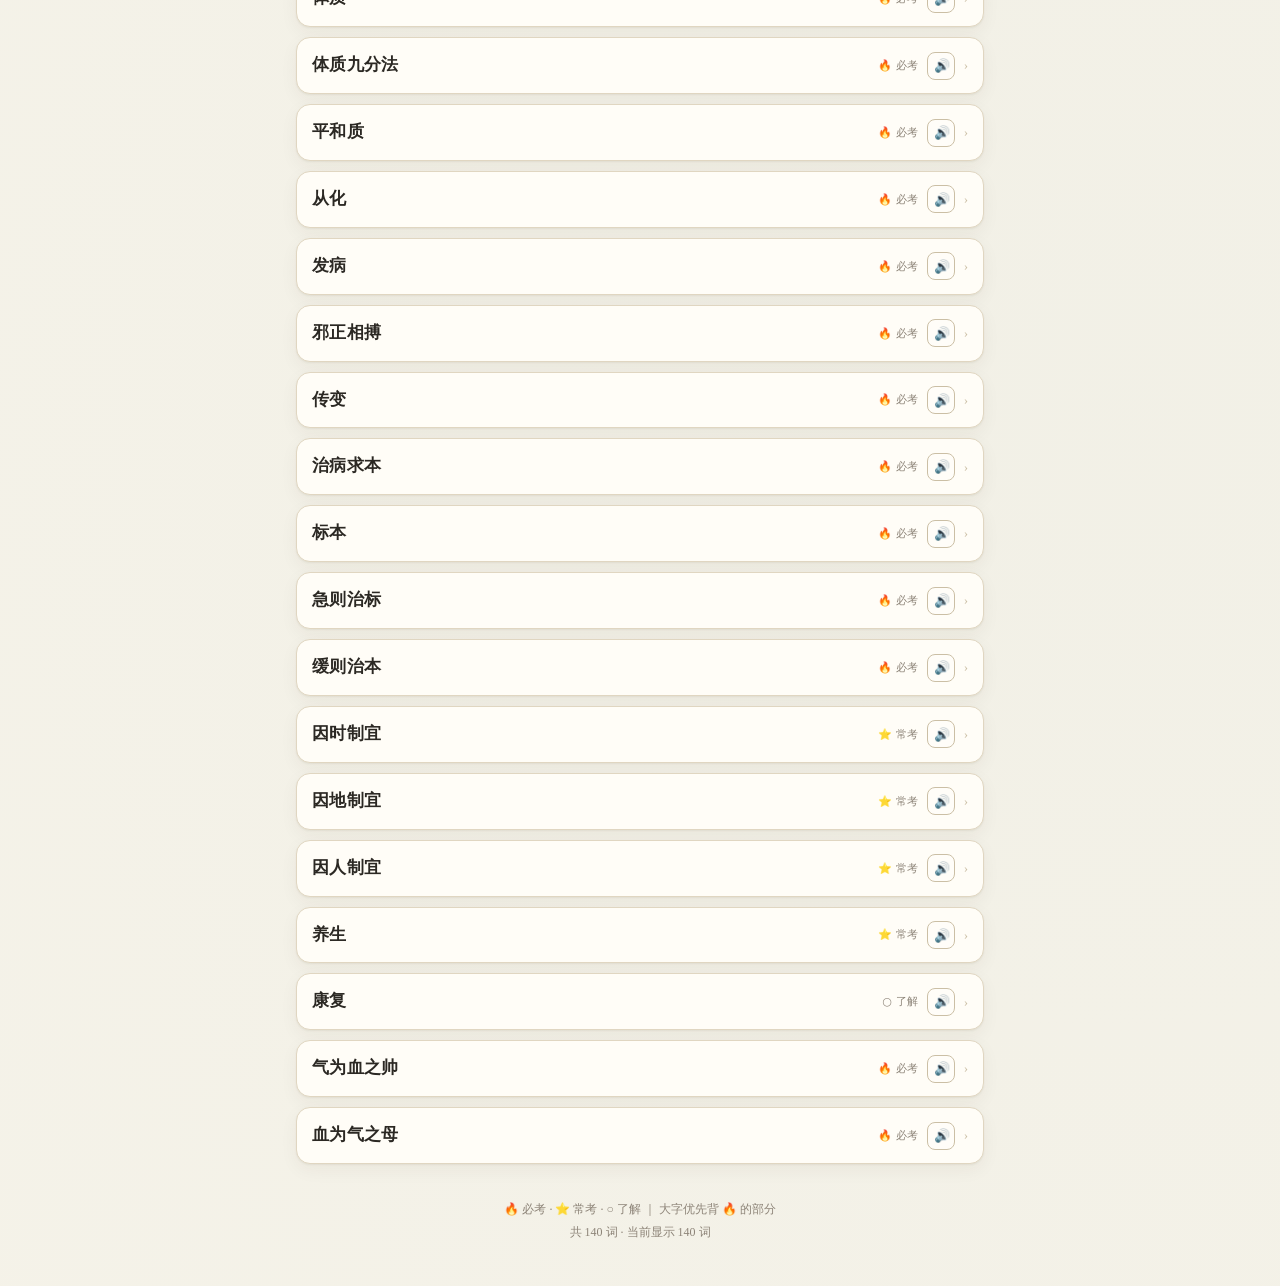
==== commit 3be2f860: "deploy: terms.html" ====
--- a/terms.html
+++ b/terms.html
@@ -17,8 +17,9 @@
 <div class="top">
   <div class="top-in">
     <a class="tbtn" href="index.html">‹ 首页</a>
-    <h1 id="ttl">最小可懂集 · 100 词<small id="sub">先过这一关，再进正文</small></h1>
+    <h1 id="ttl">最小可懂集 · 140 词<small id="sub">必过 100 + 补充 40</small></h1>
     <button class="tbtn" id="btnOpenAll">全部展开</button>
+    <a class="tbtn" href="quiz.html">题库</a>
   </div>
 </div>
 
@@ -42,6 +43,12 @@
 
   <div class="searchbox">
     <input id="q" type="search" placeholder="搜词或搜内容，如：气化 / 脾 / 水肿" autocomplete="off">
+  </div>
+
+  <div class="modes" id="tiers">
+    <button data-t="all" class="on">全部 140</button>
+    <button data-t="base">必过 100</button>
+    <button data-t="extra">补充 40</button>
   </div>
 
   <div id="body"></div>
@@ -62,6 +69,8 @@
   var L = T.learned();
   var hideDone = false;
   var q = '';
+  var tier = 'all';
+  var EXTRA_GROUPS = ['g7', 'g8', 'g9'];
 
   function render(){
     var body = document.getElementById('body');
@@ -69,6 +78,10 @@
     var shown = 0, total = 0;
 
     TERMS_DATA.groups.forEach(function(g){
+      if (tier !== 'all') {
+        var isExtra = EXTRA_GROUPS.indexOf(g.id) >= 0;
+        if ((tier === 'extra') !== isExtra) return;
+      }
       var gWrap = document.createElement('div');
       gWrap.className = 'grp';
       gWrap.id = g.id;
@@ -86,6 +99,12 @@
       var done = g.terms.filter(function(t){ return L[t.w]; }).length;
       h.innerHTML = T.esc(g.title) + '<span class="cnt">' + done + '/' + g.terms.length + '</span>';
       gWrap.appendChild(h);
+      if (g.mod) {
+        var mp = document.createElement('div');
+        mp.style.cssText = 'font-size:12px;color:#8d8478;margin:-2px 0 7px';
+        mp.textContent = '📖 课本位置：' + g.mod;
+        gWrap.appendChild(mp);
+      }
 
       var p = document.createElement('p');
       p.textContent = g.sub;
@@ -159,6 +178,15 @@
   }
 
   /* 事件 */
+  document.getElementById('tiers').onclick = function(e){
+    var b = e.target.closest('button');
+    if (!b) return;
+    var bs = this.querySelectorAll('button');
+    for (var k = 0; k < bs.length; k++) bs[k].classList.remove('on');
+    b.classList.add('on');
+    tier = b.dataset.t;
+    render();
+  };
   document.getElementById('q').oninput = function(){
     q = this.value.trim().toLowerCase();
     render();
--- a/styles.css
+++ b/styles.css
@@ -263,6 +263,14 @@
 .searchbox::before{
   content:"🔍";position:absolute;left:12px;top:50%;transform:translateY(-50%);font-size:14px;opacity:.55
 }
+/* ---------- 筛选胶囊 ---------- */
+.modes{display:flex;gap:6px;flex-wrap:wrap;margin:12px 0 4px}
+.modes button{
+  border:1px solid var(--line2);background:#fffdf8;color:var(--ink2);border-radius:99px;
+  padding:6px 13px;font-family:inherit;font-size:13.5px;cursor:pointer
+}
+.modes button.on{background:var(--zhu);border-color:var(--zhu);color:#fff;font-weight:700}
+
 .hidden{display:none !important}
 @media (max-width:400px){
   .stat b{font-size:19px}
